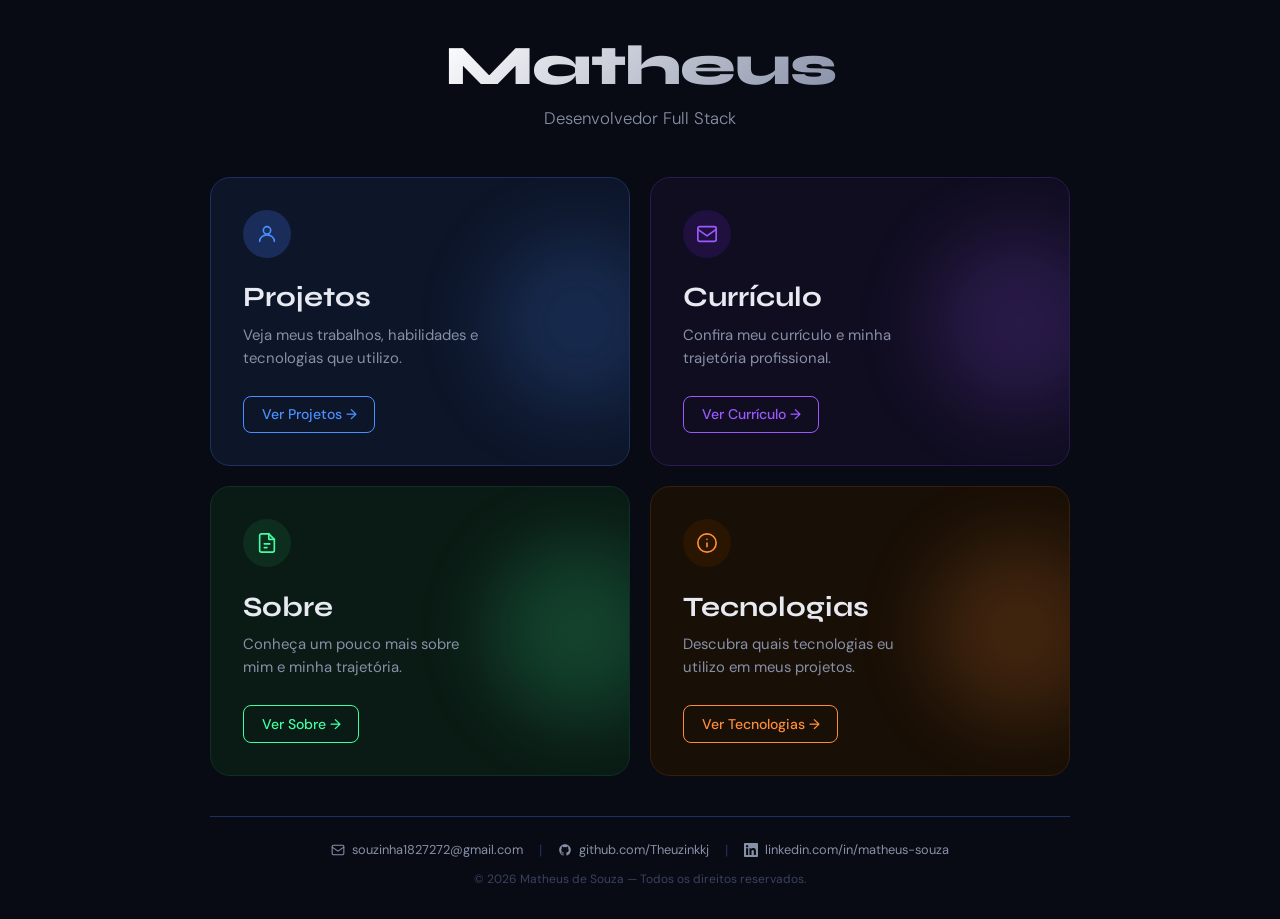
==== index.html @ 22249b39 "move files to root" ====
<!DOCTYPE html>
<html lang="pt-BR">
<head>
  <meta charset="UTF-8" />
  <meta name="viewport" content="width=device-width, initial-scale=1.0" />
  <title> Matheus | Dev Portfolio</title>
  <link rel="preconnect" href="https://fonts.googleapis.com" />
  <link href="https://fonts.googleapis.com/css2?family=Syne:wght@700;800&family=DM+Sans:wght@300;400;500&display=swap" rel="stylesheet" />
  <link rel="stylesheet" href="css/reset.css" />
  <link rel="stylesheet" href="css/variables.css" />
  <link rel="stylesheet" href="css/style.css" />
  <link rel="stylesheet" href="css/card.css" />
  <link rel="stylesheet" href="css/animations.css" />
</head>
<body>
  <main class="container">

    <header class="header">
      <h1 class="header__title">Matheus</h1>
      <p class="header__subtitle">Desenvolvedor Full Stack </p>
    </header>

    <div class="grid">

      <a href="projetos.html" class="card card--blue">
        <div class="card__icon">
          <svg viewBox="0 0 24 24" fill="none" stroke-width="1.8" stroke-linecap="round" stroke-linejoin="round">
            <circle cx="12" cy="8" r="4"/>
            <path d="M4 20c0-4 3.6-7 8-7s8 3 8 7"/>
          </svg>
        </div>
        <h2 class="card__title">Projetos</h2>
        <p class="card__desc">Veja meus trabalhos, habilidades e tecnologias que utilizo.</p>
        <span class="card__btn">Ver Projetos →</span>
      </a>

      <a href="curriculo.html" class="card card--purple">
        <div class="card__icon">
          <svg viewBox="0 0 24 24" fill="none" stroke-width="1.8" stroke-linecap="round" stroke-linejoin="round">
            <rect x="2" y="4" width="20" height="16" rx="2"/>
            <path d="m2 7 10 7 10-7"/>
          </svg>
        </div>
        <h2 class="card__title">Currículo</h2>
        <p class="card__desc">Confira meu currículo e minha trajetória profissional.</p>
        <span class="card__btn">Ver Currículo →</span>
      </a>


     <a href="sobre.html" class="card card--green">
        <div class="card__icon">
          <svg viewBox="0 0 24 24" fill="none" stroke-width="1.8" stroke-linecap="round" stroke-linejoin="round">
            <path d="M14 2H6a2 2 0 0 0-2 2v16a2 2 0 0 0 2 2h12a2 2 0 0 0 2-2V8z"/>
            <polyline points="14,2 14,8 20,8"/>
            <line x1="9" y1="13" x2="15" y2="13"/>
            <line x1="9" y1="17" x2="12" y2="17"/>
          </svg>
        </div>
        <h2 class="card__title">Sobre</h2>
        <p class="card__desc">Conheça um pouco mais sobre mim e minha trajetória.</p>
        <span class="card__btn">Ver Sobre →</span>
    </a>

      <a href="tecnologias.html" class="card card--orange">
        <div class="card__icon">
          <svg viewBox="0 0 24 24" fill="none" stroke-width="1.8" stroke-linecap="round" stroke-linejoin="round">
            <circle cx="12" cy="12" r="10"/> <!-- trocar o svg do tecnologias e do sobre e do curriculo -->
            <path d="M12 16v-4M12 8h.01"/>
          </svg>
        </div>
        <h2 class="card__title">Tecnologias</h2>
        <p class="card__desc">Descubra quais tecnologias eu utilizo em meus projetos.</p>
        <span class="card__btn">Ver Tecnologias →</span>
      </a>

    </div>

    <footer class="footer">
      <div class="footer__links">
        <a href="mailto:souzinha1827272@gmail.com" class="footer__item">
          <svg viewBox="0 0 24 24" fill="none" stroke="currentColor" stroke-width="1.8" stroke-linecap="round" stroke-linejoin="round">
            <rect x="2" y="4" width="20" height="16" rx="2"/>
            <path d="m2 7 10 7 10-7"/>
          </svg>
          souzinha1827272@gmail.com
        </a>
        <span class="footer__sep">|</span>
        <a href="https://github.com/Theuzinkkj" target="_blank" rel="noopener" class="footer__item">
          <svg viewBox="0 0 24 24" fill="currentColor">
            <path d="M12 2C6.477 2 2 6.484 2 12.021c0 4.428 2.865 8.184 6.839 9.504.5.092.682-.217.682-.482 0-.237-.009-.868-.013-1.703-2.782.605-3.369-1.342-3.369-1.342-.454-1.154-1.11-1.462-1.11-1.462-.908-.62.069-.608.069-.608 1.003.07 1.531 1.03 1.531 1.03.892 1.529 2.341 1.088 2.91.832.092-.647.35-1.088.636-1.338-2.22-.253-4.555-1.113-4.555-4.951 0-1.093.39-1.988 1.029-2.688-.103-.253-.446-1.272.098-2.65 0 0 .84-.27 2.75 1.026A9.564 9.564 0 0 1 12 6.844a9.59 9.59 0 0 1 2.504.337c1.909-1.296 2.747-1.026 2.747-1.026.546 1.378.202 2.397.1 2.65.64.7 1.028 1.595 1.028 2.688 0 3.847-2.339 4.695-4.566 4.943.359.309.678.92.678 1.855 0 1.338-.012 2.419-.012 2.747 0 .268.18.579.688.481C19.138 20.2 22 16.447 22 12.021 22 6.484 17.523 2 12 2z"/>
          </svg>
          github.com/Theuzinkkj
        </a>
        <span class="footer__sep">|</span>
        <a href="https://linkedin.com/in/matheus-souza-9a89b2260" target="_blank" rel="noopener" class="footer__item">
          <svg viewBox="0 0 24 24" fill="currentColor">
            <path d="M20.447 20.452h-3.554v-5.569c0-1.328-.027-3.037-1.852-3.037-1.853 0-2.136 1.445-2.136 2.939v5.667H9.351V9h3.414v1.561h.046c.477-.9 1.637-1.85 3.37-1.85 3.601 0 4.267 2.37 4.267 5.455v6.286zM5.337 7.433a2.062 2.062 0 01-2.063-2.065 2.064 2.064 0 112.063 2.065zm1.782 13.019H3.555V9h3.564v11.452zM22.225 0H1.771C.792 0 0 .774 0 1.729v20.542C0 23.227.792 24 1.771 24h20.451C23.2 24 24 23.227 24 22.271V1.729C24 .774 23.2 0 22.222 0h.003z"/>
          </svg>
          linkedin.com/in/matheus-souza
        </a>
      </div>
      <p class="footer__copy">© 2026 Matheus de Souza — Todos os direitos reservados.</p>
    </footer>

  </main>

  <script src="js/main.js"></script>
</body>
</html>
---- css/variables.css ----
:root {
  --bg: #080b14;

  --card-blue:   #0d1528;
  --card-purple: #100d20;
  --card-green:  #0a1a14;
  --card-orange: #180f06;

  --border-blue:   #1e3060;
  --border-purple: #2a1a50;
  --border-green:  #0d3025;
  --border-orange: #3a1e08;

  --accent-blue:   #4a8fff;
  --accent-purple: #9b59ff;
  --accent-green:  #3fffa2;
  --accent-orange: #ff8c38;

  --icon-blue:   #1a2d5a;
  --icon-purple: #1f1040;
  --icon-green:  #0d2e1e;
  --icon-orange: #2a1500;

  --text:  #e8eaf2;
  --muted: #8890a8;

  --font-display: 'Syne', sans-serif;
  --font-body:    'DM Sans', sans-serif;

  --gap: 1.25rem;
  --card-padding: 2rem;
  --border-radius: 20px;
}
---- css/style.css ----
body {
  background-color: var(--bg);
  font-family: var(--font-body);
  color: var(--text);
  min-height: 100vh;
  display: flex;
  align-items: center;
  justify-content: center;
  padding: 2rem;
}

.container {
  display: flex;
  flex-direction: column;
  align-items: center;
  width: 100%;
  max-width: 860px;
}

.header {
  text-align: center;
  margin-bottom: 3rem;
  animation: fadeDown 0.7s ease both;
}

.header__title {
  font-family: var(--font-display);
  font-size: clamp(2rem, 5vw, 3.5rem);
  font-weight: 800;
  letter-spacing: -1px;
  background: linear-gradient(135deg, #fff 0%, #8890a8 100%);
  -webkit-background-clip: text;
  -webkit-text-fill-color: transparent;
  background-clip: text;
}

.header__subtitle {
  color: var(--muted);
  font-size: 1.05rem;
  margin-top: 0.5rem;
  font-weight: 300;
}

.grid {
  display: grid;
  grid-template-columns: repeat(2, 1fr);
  gap: var(--gap);
  width: 100%;
}

.footer {
  margin-top: 2.5rem;
  width: 100%;
  display: flex;
  flex-direction: column;
  align-items: center;
  gap: 0.75rem;
  padding-top: 1.5rem;
  border-top: 1px solid #1e3060;
}

.footer__links {
  display: flex;
  align-items: center;
  flex-wrap: wrap;
  justify-content: center;
  gap: 0.5rem 1rem;
}

.footer__item {
  display: inline-flex;
  align-items: center;
  gap: 0.45rem;
  color: var(--muted);
  font-size: 0.8rem;
  text-decoration: none;
  transition: color 0.2s;
}

.footer__item:hover {
  color: var(--text);
}

.footer__item svg {
  width: 14px;
  height: 14px;
  flex-shrink: 0;
}

.footer__sep {
  color: #1e3060;
  font-size: 0.9rem;
  user-select: none;
}

.footer__copy {
  font-size: 0.75rem;
  color: #3a4260;
}

@media (max-width: 600px) {
  body {
    padding: 1.25rem;
  }

  .grid {
    grid-template-columns: 1fr;
  }

  .footer__sep {
    display: none;
  }
}
---- css/card.css ----
.card {
  border-radius: var(--border-radius);
  padding: var(--card-padding);
  position: relative;
  overflow: hidden;
  cursor: pointer;
  display: block;
  border: 1px solid transparent;
  transition: transform 0.3s ease, border-color 0.3s ease, box-shadow 0.3s ease;
}

.card:hover {
  transform: translateY(-6px) scale(1.02);
}

.card::after {
  content: '';
  position: absolute;
  right: -40px;
  top: 50%;
  transform: translateY(-50%);
  width: 180px;
  height: 180px;
  border-radius: 50%;
  opacity: 0.18;
  filter: blur(40px);
  transition: opacity 0.3s;
}

.card:hover::after {
  opacity: 0.32;
}

.card__icon {
  width: 48px;
  height: 48px;
  border-radius: 50%;
  display: flex;
  align-items: center;
  justify-content: center;
  margin-bottom: 1.4rem;
}

.card__icon svg {
  width: 22px;
  height: 22px;
}

.card__title {
  font-family: var(--font-display);
  font-size: 1.75rem;
  font-weight: 700;
  margin-bottom: 0.6rem;
}

.card__desc {
  color: var(--muted);
  font-size: 0.93rem;
  line-height: 1.55;
  margin-bottom: 1.6rem;
  max-width: 240px;
}

.card__btn {
  display: inline-flex;
  align-items: center;
  gap: 0.5rem;
  padding: 0.55rem 1.1rem;
  border-radius: 8px;
  font-size: 0.88rem;
  font-weight: 500;
  font-family: var(--font-body);
  background: transparent;
  transition: background 0.2s, color 0.2s;
}

/* Blue */
.card--blue { background: var(--card-blue); border-color: var(--border-blue); }
.card--blue::after { background: var(--accent-blue); }
.card--blue:hover { border-color: var(--accent-blue); box-shadow: 0 0 40px #4a8fff22; }
.card--blue .card__icon { background: var(--icon-blue); }
.card--blue .card__icon svg { stroke: var(--accent-blue); }
.card--blue .card__btn { border: 1.5px solid var(--accent-blue); color: var(--accent-blue); }
.card--blue:hover .card__btn { background: var(--accent-blue); color: #fff; }

/* Purple */
.card--purple { background: var(--card-purple); border-color: var(--border-purple); }
.card--purple::after { background: var(--accent-purple); }
.card--purple:hover { border-color: var(--accent-purple); box-shadow: 0 0 40px #9b59ff22; }
.card--purple .card__icon { background: var(--icon-purple); }
.card--purple .card__icon svg { stroke: var(--accent-purple); }
.card--purple .card__btn { border: 1.5px solid var(--accent-purple); color: var(--accent-purple); }
.card--purple:hover .card__btn { background: var(--accent-purple); color: #fff; }

/* Green */
.card--green { background: var(--card-green); border-color: var(--border-green); }
.card--green::after { background: var(--accent-green); }
.card--green:hover { border-color: var(--accent-green); box-shadow: 0 0 40px #3fffa222; }
.card--green .card__icon { background: var(--icon-green); }
.card--green .card__icon svg { stroke: var(--accent-green); }
.card--green .card__btn { border: 1.5px solid var(--accent-green); color: var(--accent-green); }
.card--green:hover .card__btn { background: var(--accent-green); color: #000; }

/* Orange */
.card--orange { background: var(--card-orange); border-color: var(--border-orange); }
.card--orange::after { background: var(--accent-orange); }
.card--orange:hover { border-color: var(--accent-orange); box-shadow: 0 0 40px #ff8c3822; }
.card--orange .card__icon { background: var(--icon-orange); }
.card--orange .card__icon svg { stroke: var(--accent-orange); }
.card--orange .card__btn { border: 1.5px solid var(--accent-orange); color: var(--accent-orange); }
.card--orange:hover .card__btn { background: var(--accent-orange); color: #fff; }
---- css/animations.css ----
@keyframes fadeUp {
  from { opacity: 0; transform: translateY(24px); }
  to   { opacity: 1; transform: translateY(0); }
}

@keyframes fadeDown {
  from { opacity: 0; transform: translateY(-16px); }
  to   { opacity: 1; transform: translateY(0); }
}

.card:nth-child(1) { animation: fadeUp 0.6s ease 0.1s both; }
.card:nth-child(2) { animation: fadeUp 0.6s ease 0.2s both; }
.card:nth-child(3) { animation: fadeUp 0.6s ease 0.3s both; }
.card:nth-child(4) { animation: fadeUp 0.6s ease 0.4s both; }
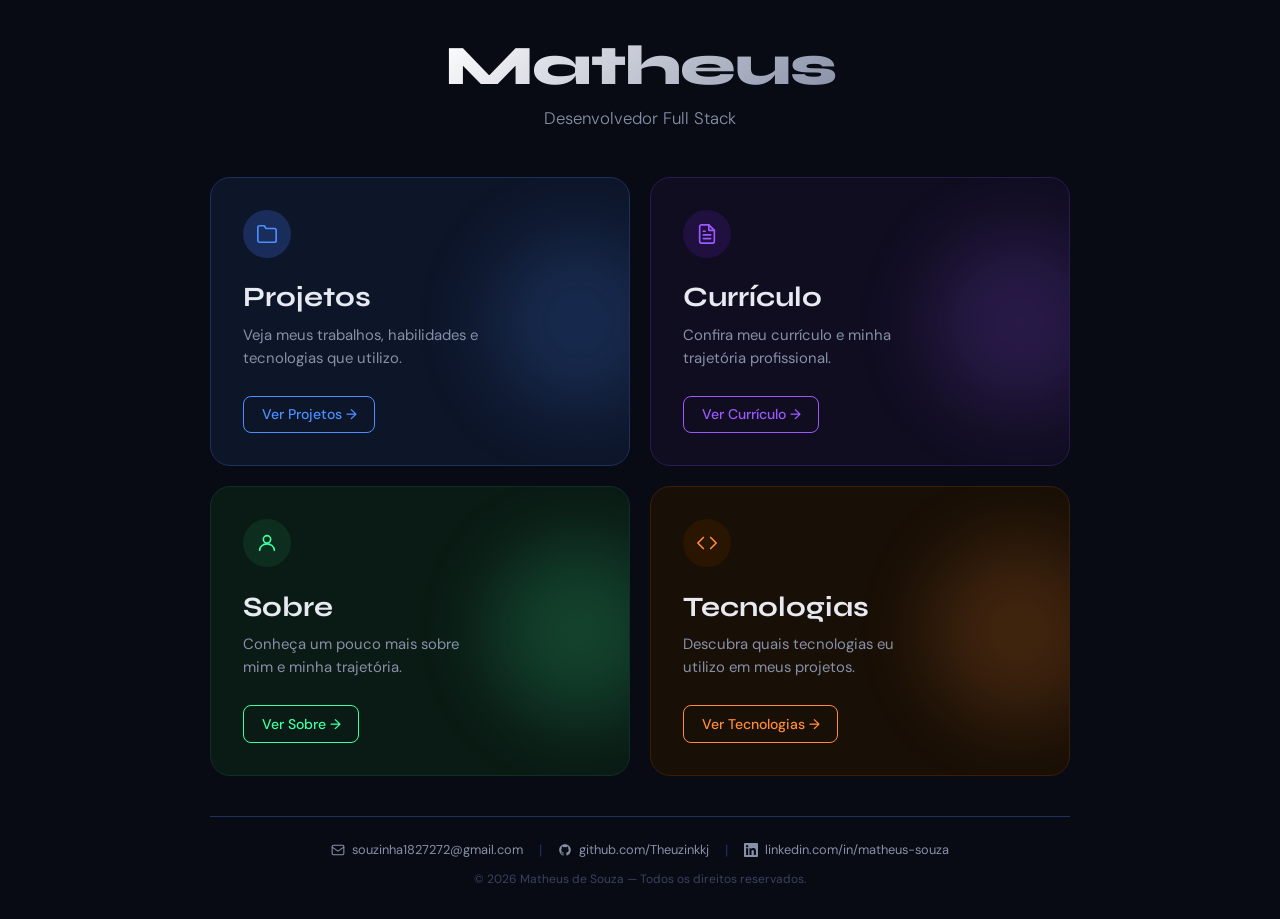
==== commit 81a575ec: "adiciona foto, corrige icones e atualiza curriculo" ====
--- a/index.html
+++ b/index.html
@@ -25,8 +25,7 @@
       <a href="projetos.html" class="card card--blue">
         <div class="card__icon">
           <svg viewBox="0 0 24 24" fill="none" stroke-width="1.8" stroke-linecap="round" stroke-linejoin="round">
-            <circle cx="12" cy="8" r="4"/>
-            <path d="M4 20c0-4 3.6-7 8-7s8 3 8 7"/>
+            <path d="M22 19a2 2 0 0 1-2 2H4a2 2 0 0 1-2-2V5a2 2 0 0 1 2-2h5l2 3h9a2 2 0 0 1 2 2z"/>
           </svg>
         </div>
         <h2 class="card__title">Projetos</h2>
@@ -37,8 +36,11 @@
       <a href="curriculo.html" class="card card--purple">
         <div class="card__icon">
           <svg viewBox="0 0 24 24" fill="none" stroke-width="1.8" stroke-linecap="round" stroke-linejoin="round">
-            <rect x="2" y="4" width="20" height="16" rx="2"/>
-            <path d="m2 7 10 7 10-7"/>
+            <path d="M14 2H6a2 2 0 0 0-2 2v16a2 2 0 0 0 2 2h12a2 2 0 0 0 2-2V8z"/>
+            <polyline points="14 2 14 8 20 8"/>
+            <line x1="16" y1="13" x2="8" y2="13"/>
+            <line x1="16" y1="17" x2="8" y2="17"/>
+            <line x1="10" y1="9" x2="8" y2="9"/>
           </svg>
         </div>
         <h2 class="card__title">Currículo</h2>
@@ -50,10 +52,8 @@
      <a href="sobre.html" class="card card--green">
         <div class="card__icon">
           <svg viewBox="0 0 24 24" fill="none" stroke-width="1.8" stroke-linecap="round" stroke-linejoin="round">
-            <path d="M14 2H6a2 2 0 0 0-2 2v16a2 2 0 0 0 2 2h12a2 2 0 0 0 2-2V8z"/>
-            <polyline points="14,2 14,8 20,8"/>
-            <line x1="9" y1="13" x2="15" y2="13"/>
-            <line x1="9" y1="17" x2="12" y2="17"/>
+            <circle cx="12" cy="8" r="4"/>
+            <path d="M4 20c0-4 3.6-7 8-7s8 3 8 7"/>
           </svg>
         </div>
         <h2 class="card__title">Sobre</h2>
@@ -64,8 +64,8 @@
       <a href="tecnologias.html" class="card card--orange">
         <div class="card__icon">
           <svg viewBox="0 0 24 24" fill="none" stroke-width="1.8" stroke-linecap="round" stroke-linejoin="round">
-            <circle cx="12" cy="12" r="10"/> <!-- trocar o svg do tecnologias e do sobre e do curriculo -->
-            <path d="M12 16v-4M12 8h.01"/>
+            <polyline points="16 18 22 12 16 6"/>
+            <polyline points="8 6 2 12 8 18"/>
           </svg>
         </div>
         <h2 class="card__title">Tecnologias</h2>
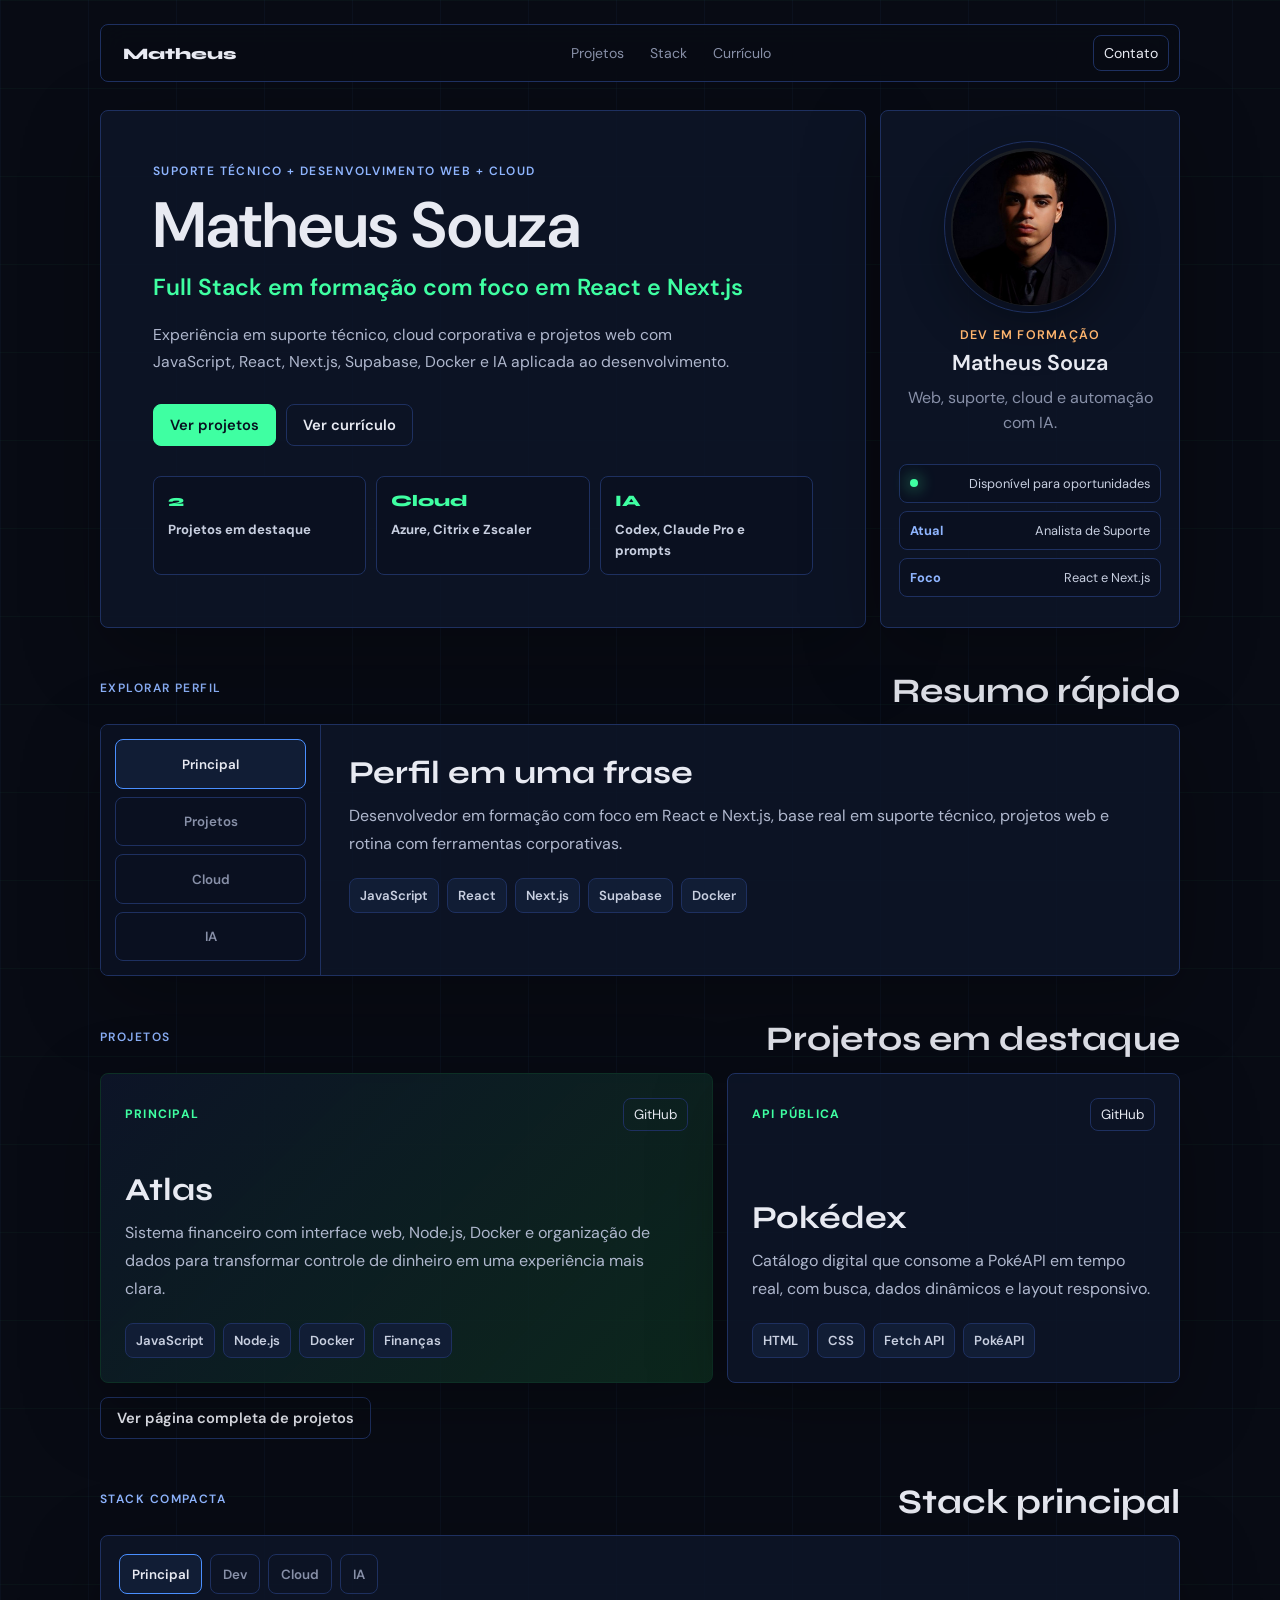
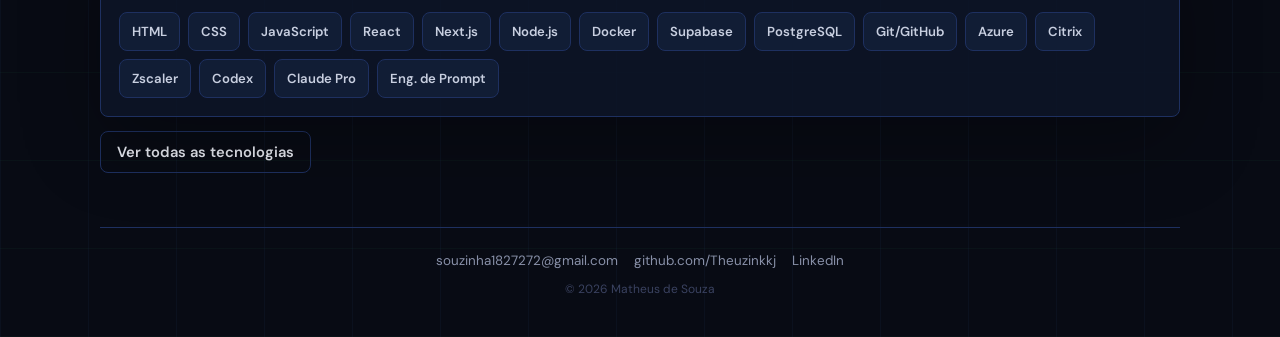
==== commit ef102d1d: "Reformula home interativa e stack" ====
--- a/index.html
+++ b/index.html
@@ -3,9 +3,11 @@
 <head>
   <meta charset="UTF-8" />
   <meta name="viewport" content="width=device-width, initial-scale=1.0" />
-  <title> Matheus | Dev Portfolio</title>
+  <title>Matheus | Dev Portfolio</title>
+  <meta name="description" content="Portfólio de Matheus de Souza Silva, desenvolvedor em formação com projetos web, experiência em suporte técnico, cloud corporativa e IA aplicada ao desenvolvimento.">
+  <link rel="icon" type="image/svg+xml" href="img/favicon.svg">
   <link rel="preconnect" href="https://fonts.googleapis.com" />
-  <link href="https://fonts.googleapis.com/css2?family=Syne:wght@700;800&family=DM+Sans:wght@300;400;500&display=swap" rel="stylesheet" />
+  <link href="https://fonts.googleapis.com/css2?family=Syne:wght@700;800&family=DM+Sans:wght@300;400;500;600&display=swap" rel="stylesheet" />
   <link rel="stylesheet" href="css/reset.css" />
   <link rel="stylesheet" href="css/variables.css" />
   <link rel="stylesheet" href="css/style.css" />
@@ -13,97 +15,229 @@
   <link rel="stylesheet" href="css/animations.css" />
 </head>
 <body>
-  <main class="container">
-
-    <header class="header">
-      <h1 class="header__title">Matheus</h1>
-      <p class="header__subtitle">Desenvolvedor Full Stack </p>
-    </header>
-
-    <div class="grid">
-
-      <a href="projetos.html" class="card card--blue">
-        <div class="card__icon">
-          <svg viewBox="0 0 24 24" fill="none" stroke-width="1.8" stroke-linecap="round" stroke-linejoin="round">
-            <path d="M22 19a2 2 0 0 1-2 2H4a2 2 0 0 1-2-2V5a2 2 0 0 1 2-2h5l2 3h9a2 2 0 0 1 2 2z"/>
-          </svg>
-        </div>
-        <h2 class="card__title">Projetos</h2>
-        <p class="card__desc">Veja meus trabalhos, habilidades e tecnologias que utilizo.</p>
-        <span class="card__btn">Ver Projetos →</span>
-      </a>
-
-      <a href="curriculo.html" class="card card--purple">
-        <div class="card__icon">
-          <svg viewBox="0 0 24 24" fill="none" stroke-width="1.8" stroke-linecap="round" stroke-linejoin="round">
-            <path d="M14 2H6a2 2 0 0 0-2 2v16a2 2 0 0 0 2 2h12a2 2 0 0 0 2-2V8z"/>
-            <polyline points="14 2 14 8 20 8"/>
-            <line x1="16" y1="13" x2="8" y2="13"/>
-            <line x1="16" y1="17" x2="8" y2="17"/>
-            <line x1="10" y1="9" x2="8" y2="9"/>
-          </svg>
-        </div>
-        <h2 class="card__title">Currículo</h2>
-        <p class="card__desc">Confira meu currículo e minha trajetória profissional.</p>
-        <span class="card__btn">Ver Currículo →</span>
-      </a>
-
-
-     <a href="sobre.html" class="card card--green">
-        <div class="card__icon">
-          <svg viewBox="0 0 24 24" fill="none" stroke-width="1.8" stroke-linecap="round" stroke-linejoin="round">
-            <circle cx="12" cy="8" r="4"/>
-            <path d="M4 20c0-4 3.6-7 8-7s8 3 8 7"/>
-          </svg>
-        </div>
-        <h2 class="card__title">Sobre</h2>
-        <p class="card__desc">Conheça um pouco mais sobre mim e minha trajetória.</p>
-        <span class="card__btn">Ver Sobre →</span>
-    </a>
-
-      <a href="tecnologias.html" class="card card--orange">
-        <div class="card__icon">
-          <svg viewBox="0 0 24 24" fill="none" stroke-width="1.8" stroke-linecap="round" stroke-linejoin="round">
-            <polyline points="16 18 22 12 16 6"/>
-            <polyline points="8 6 2 12 8 18"/>
-          </svg>
-        </div>
-        <h2 class="card__title">Tecnologias</h2>
-        <p class="card__desc">Descubra quais tecnologias eu utilizo em meus projetos.</p>
-        <span class="card__btn">Ver Tecnologias →</span>
-      </a>
-
-    </div>
+  <div class="site-shell">
+    <nav class="topbar" aria-label="Navegação principal">
+      <a href="#inicio" class="brand">Matheus</a>
+      <div class="topbar__links">
+        <a href="#projetos">Projetos</a>
+        <a href="#stack">Stack</a>
+        <a href="curriculo.html">Currículo</a>
+      </div>
+      <a href="mailto:souzinha1827272@gmail.com" class="topbar__contact">Contato</a>
+    </nav>
+
+    <main>
+      <section class="hero" id="inicio" data-tilt>
+        <div class="hero__content">
+          <span class="eyebrow">Suporte técnico + desenvolvimento web + cloud</span>
+          <h1>Matheus Souza</h1>
+          <p class="hero__headline">Full Stack em formação com foco em React e Next.js</p>
+          <p class="hero__text">
+            Experiência em suporte técnico, cloud corporativa e projetos web com JavaScript, React, Next.js, Supabase, Docker e IA aplicada ao desenvolvimento.
+          </p>
+
+          <div class="hero__actions">
+            <a href="#projetos" class="btn btn--primary">Ver projetos</a>
+            <a href="curriculo.html" class="btn btn--ghost">Ver currículo</a>
+          </div>
+
+          <div class="signal-row" aria-label="Resumo profissional">
+            <div class="signal">
+              <span>2</span>
+              <strong>Projetos em destaque</strong>
+            </div>
+            <div class="signal">
+              <span>Cloud</span>
+              <strong>Azure, Citrix e Zscaler</strong>
+            </div>
+            <div class="signal">
+              <span>IA</span>
+              <strong>Codex, Claude Pro e prompts</strong>
+            </div>
+          </div>
+        </div>
+
+        <aside class="profile-panel" aria-label="Painel de perfil">
+          <div class="profile-card">
+            <div class="profile-card__photo-wrap">
+              <img src="img/foto.jpg" alt="Foto de Matheus de Souza Silva" class="profile-card__photo">
+            </div>
+            <div>
+              <p class="profile-card__role">Dev em formação</p>
+              <h2>Matheus Souza</h2>
+              <p>Web, suporte, cloud e automação com IA.</p>
+            </div>
+          </div>
+
+          <div class="status-board">
+            <div class="status-board__item">
+              <span class="status-dot"></span>
+              Disponível para oportunidades
+            </div>
+            <div class="status-board__item">
+              <span>Atual</span>
+              Analista de Suporte
+            </div>
+            <div class="status-board__item">
+              <span>Foco</span>
+              React e Next.js
+            </div>
+          </div>
+        </aside>
+      </section>
+
+      <section class="console-section" aria-label="Explorar perfil">
+        <div class="section-heading">
+          <span class="eyebrow">Explorar perfil</span>
+          <h2>Resumo rápido</h2>
+        </div>
+
+        <div class="console" data-tilt>
+          <div class="console__tabs" role="tablist" aria-label="Áreas do perfil">
+            <button class="console-tab is-active" type="button" data-panel="principal">Principal</button>
+            <button class="console-tab" type="button" data-panel="projetos">Projetos</button>
+            <button class="console-tab" type="button" data-panel="cloud">Cloud</button>
+            <button class="console-tab" type="button" data-panel="ia">IA</button>
+          </div>
+
+          <div class="console__body">
+            <article class="console-panel is-active" data-panel-content="principal">
+              <h3>Perfil em uma frase</h3>
+              <p>Desenvolvedor em formação com foco em React e Next.js, base real em suporte técnico, projetos web e rotina com ferramentas corporativas.</p>
+              <div class="mini-grid">
+                <span>JavaScript</span>
+                <span>React</span>
+                <span>Next.js</span>
+                <span>Supabase</span>
+                <span>Docker</span>
+              </div>
+            </article>
+
+            <article class="console-panel" data-panel-content="projetos">
+              <h3>Projetos que mostram prática</h3>
+              <p>Atlas mostra organização financeira com back-end e ambiente Docker. Pokédex mostra consumo de API pública e JavaScript puro.</p>
+              <div class="mini-grid">
+                <span>Atlas</span>
+                <span>Pokédex</span>
+                <span>Fetch API</span>
+                <span>Responsivo</span>
+              </div>
+            </article>
+
+            <article class="console-panel" data-panel-content="cloud">
+              <h3>Vivência corporativa</h3>
+              <p>Contato profissional com Azure, Citrix e Zscaler em contexto de suporte, acesso, ambiente remoto e segurança.</p>
+              <div class="mini-grid">
+                <span>Azure</span>
+                <span>Citrix</span>
+                <span>Zscaler</span>
+                <span>Help Desk</span>
+              </div>
+            </article>
+
+            <article class="console-panel" data-panel-content="ia">
+              <h3>IA como ferramenta de trabalho</h3>
+              <p>Uso Codex, Claude Pro e engenharia de prompt para estudar, revisar código, documentar ideias e acelerar análise técnica.</p>
+              <div class="mini-grid">
+                <span>Codex</span>
+                <span>Claude Pro</span>
+                <span>Prompt</span>
+                <span>Documentação</span>
+              </div>
+            </article>
+          </div>
+        </div>
+      </section>
+
+      <section class="projects-section" id="projetos">
+        <div class="section-heading">
+          <span class="eyebrow">Projetos</span>
+          <h2>Projetos em destaque</h2>
+        </div>
+
+        <div class="project-showcase">
+          <article class="project-tile project-tile--featured" data-tilt>
+            <div class="project-tile__top">
+              <span>Principal</span>
+              <a href="https://github.com/Theuzinkkj/finan-as" target="_blank" rel="noopener">GitHub</a>
+            </div>
+            <h3>Atlas</h3>
+            <p>Sistema financeiro com interface web, Node.js, Docker e organização de dados para transformar controle de dinheiro em uma experiência mais clara.</p>
+            <div class="tag-row">
+              <span>JavaScript</span>
+              <span>Node.js</span>
+              <span>Docker</span>
+              <span>Finanças</span>
+            </div>
+          </article>
+
+          <article class="project-tile" data-tilt>
+            <div class="project-tile__top">
+              <span>API pública</span>
+              <a href="https://github.com/Theuzinkkj/Pok-dex" target="_blank" rel="noopener">GitHub</a>
+            </div>
+            <h3>Pokédex</h3>
+            <p>Catálogo digital que consome a PokéAPI em tempo real, com busca, dados dinâmicos e layout responsivo.</p>
+            <div class="tag-row">
+              <span>HTML</span>
+              <span>CSS</span>
+              <span>Fetch API</span>
+              <span>PokéAPI</span>
+            </div>
+          </article>
+        </div>
+
+        <a href="projetos.html" class="section-link">Ver página completa de projetos</a>
+      </section>
+
+      <section class="stack-section" id="stack">
+        <div class="section-heading">
+          <span class="eyebrow">Stack compacta</span>
+          <h2>Stack principal</h2>
+        </div>
+
+        <div class="stack-panel" data-tilt>
+          <div class="stack-filters" aria-label="Filtrar tecnologias">
+            <button type="button" class="stack-filter is-active" data-filter="principal">Principal</button>
+            <button type="button" class="stack-filter" data-filter="dev">Dev</button>
+            <button type="button" class="stack-filter" data-filter="cloud">Cloud</button>
+            <button type="button" class="stack-filter" data-filter="ia">IA</button>
+          </div>
+
+          <div class="stack-cloud">
+            <span data-stack="principal dev">HTML</span>
+            <span data-stack="principal dev">CSS</span>
+            <span data-stack="principal dev">JavaScript</span>
+            <span data-stack="principal dev">React</span>
+            <span data-stack="principal dev">Next.js</span>
+            <span data-stack="dev">Node.js</span>
+            <span data-stack="principal dev">Docker</span>
+            <span data-stack="principal dev">Supabase</span>
+            <span data-stack="dev">PostgreSQL</span>
+            <span data-stack="dev">Git/GitHub</span>
+            <span data-stack="principal cloud">Azure</span>
+            <span data-stack="cloud">Citrix</span>
+            <span data-stack="cloud">Zscaler</span>
+            <span data-stack="principal ia">Codex</span>
+            <span data-stack="ia">Claude Pro</span>
+            <span data-stack="ia">Eng. de Prompt</span>
+          </div>
+        </div>
+
+        <a href="tecnologias.html" class="section-link">Ver todas as tecnologias</a>
+      </section>
+    </main>
 
     <footer class="footer">
       <div class="footer__links">
-        <a href="mailto:souzinha1827272@gmail.com" class="footer__item">
-          <svg viewBox="0 0 24 24" fill="none" stroke="currentColor" stroke-width="1.8" stroke-linecap="round" stroke-linejoin="round">
-            <rect x="2" y="4" width="20" height="16" rx="2"/>
-            <path d="m2 7 10 7 10-7"/>
-          </svg>
-          souzinha1827272@gmail.com
-        </a>
-        <span class="footer__sep">|</span>
-        <a href="https://github.com/Theuzinkkj" target="_blank" rel="noopener" class="footer__item">
-          <svg viewBox="0 0 24 24" fill="currentColor">
-            <path d="M12 2C6.477 2 2 6.484 2 12.021c0 4.428 2.865 8.184 6.839 9.504.5.092.682-.217.682-.482 0-.237-.009-.868-.013-1.703-2.782.605-3.369-1.342-3.369-1.342-.454-1.154-1.11-1.462-1.11-1.462-.908-.62.069-.608.069-.608 1.003.07 1.531 1.03 1.531 1.03.892 1.529 2.341 1.088 2.91.832.092-.647.35-1.088.636-1.338-2.22-.253-4.555-1.113-4.555-4.951 0-1.093.39-1.988 1.029-2.688-.103-.253-.446-1.272.098-2.65 0 0 .84-.27 2.75 1.026A9.564 9.564 0 0 1 12 6.844a9.59 9.59 0 0 1 2.504.337c1.909-1.296 2.747-1.026 2.747-1.026.546 1.378.202 2.397.1 2.65.64.7 1.028 1.595 1.028 2.688 0 3.847-2.339 4.695-4.566 4.943.359.309.678.92.678 1.855 0 1.338-.012 2.419-.012 2.747 0 .268.18.579.688.481C19.138 20.2 22 16.447 22 12.021 22 6.484 17.523 2 12 2z"/>
-          </svg>
-          github.com/Theuzinkkj
-        </a>
-        <span class="footer__sep">|</span>
-        <a href="https://linkedin.com/in/matheus-souza-9a89b2260" target="_blank" rel="noopener" class="footer__item">
-          <svg viewBox="0 0 24 24" fill="currentColor">
-            <path d="M20.447 20.452h-3.554v-5.569c0-1.328-.027-3.037-1.852-3.037-1.853 0-2.136 1.445-2.136 2.939v5.667H9.351V9h3.414v1.561h.046c.477-.9 1.637-1.85 3.37-1.85 3.601 0 4.267 2.37 4.267 5.455v6.286zM5.337 7.433a2.062 2.062 0 01-2.063-2.065 2.064 2.064 0 112.063 2.065zm1.782 13.019H3.555V9h3.564v11.452zM22.225 0H1.771C.792 0 0 .774 0 1.729v20.542C0 23.227.792 24 1.771 24h20.451C23.2 24 24 23.227 24 22.271V1.729C24 .774 23.2 0 22.222 0h.003z"/>
-          </svg>
-          linkedin.com/in/matheus-souza
-        </a>
+        <a href="mailto:souzinha1827272@gmail.com" class="footer__item">souzinha1827272@gmail.com</a>
+        <a href="https://github.com/Theuzinkkj" target="_blank" rel="noopener" class="footer__item">github.com/Theuzinkkj</a>
+        <a href="https://linkedin.com/in/matheus-souza-9a89b2260" target="_blank" rel="noopener" class="footer__item">LinkedIn</a>
       </div>
-      <p class="footer__copy">© 2026 Matheus de Souza — Todos os direitos reservados.</p>
+      <p class="footer__copy">© 2026 Matheus de Souza</p>
     </footer>
-
-  </main>
+  </div>
 
   <script src="js/main.js"></script>
 </body>
-</html>+</html>
--- a/css/style.css
+++ b/css/style.css
@@ -1,55 +1,501 @@
 body {
-  background-color: var(--bg);
+  background:
+    linear-gradient(90deg, rgba(74, 143, 255, 0.045) 1px, transparent 1px),
+    linear-gradient(180deg, rgba(63, 255, 162, 0.03) 1px, transparent 1px),
+    #080b14;
+  background-size: 88px 88px;
   font-family: var(--font-body);
   color: var(--text);
   min-height: 100vh;
-  display: flex;
+}
+
+.site-shell {
+  width: min(1080px, calc(100% - 32px));
+  margin: 0 auto;
+  padding: 24px 0 40px;
+}
+
+.topbar {
+  position: sticky;
+  top: 16px;
+  z-index: 10;
+  display: flex;
+  align-items: center;
+  justify-content: space-between;
+  gap: 16px;
+  padding: 10px;
+  margin-bottom: 28px;
+  background: rgba(8, 11, 20, 0.82);
+  border: 1px solid #1e3060;
+  border-radius: 8px;
+  backdrop-filter: blur(14px);
+}
+
+.brand,
+.topbar a {
+  color: var(--text);
+  text-decoration: none;
+}
+
+.brand {
+  font-family: var(--font-display);
+  font-weight: 800;
+  padding: 8px 12px;
+}
+
+.topbar__links {
+  display: flex;
+  align-items: center;
+  gap: 6px;
+}
+
+.topbar__links a,
+.topbar__contact {
+  color: var(--muted);
+  font-size: 0.88rem;
+  padding: 8px 10px;
+  border-radius: 8px;
+  transition: color 0.2s, background 0.2s;
+}
+
+.topbar__links a:hover,
+.topbar__contact:hover {
+  color: var(--text);
+  background: #111d35;
+}
+
+.topbar__contact {
+  border: 1px solid #1e3060;
+}
+
+.hero {
+  display: grid;
+  grid-template-columns: minmax(0, 1fr) 300px;
+  gap: 14px;
+  align-items: stretch;
+  min-height: 0;
+}
+
+.hero__content,
+.profile-panel,
+.console,
+.project-tile,
+.stack-panel {
+  position: relative;
+  overflow: hidden;
+  border: 1px solid #1e3060;
+  border-radius: 8px;
+  background: rgba(13, 21, 40, 0.86);
+  box-shadow: 0 24px 80px rgba(0, 0, 0, 0.28);
+}
+
+[data-tilt]::before {
+  content: '';
+  position: absolute;
+  inset: 0;
+  pointer-events: none;
+  background: linear-gradient(120deg, transparent, rgba(74, 143, 255, 0.08), transparent);
+  opacity: var(--glow, 0);
+  transition: opacity 0.25s;
+}
+
+[data-tilt]:hover {
+  --glow: 1;
+}
+
+.hero__content {
+  display: flex;
+  flex-direction: column;
+  justify-content: center;
+  min-height: 500px;
+  padding: clamp(28px, 5vw, 52px);
+  animation: fadeUp 0.6s ease both;
+}
+
+.eyebrow {
+  display: inline-flex;
+  width: fit-content;
+  color: #8fb5ff;
+  font-size: 0.75rem;
+  font-weight: 600;
+  letter-spacing: 0.12em;
+  text-transform: uppercase;
+  margin-bottom: 14px;
+}
+
+.hero h1 {
+  max-width: 520px;
+  font-family: var(--font-body);
+  font-size: clamp(2.6rem, 6vw, 4rem);
+  line-height: 1.04;
+  font-weight: 600;
+  letter-spacing: 0;
+}
+
+.hero__headline {
+  width: fit-content;
+  color: #3fffa2;
+  font-family: var(--font-body);
+  font-size: clamp(1.05rem, 2.2vw, 1.45rem);
+  font-weight: 600;
+  line-height: 1.35;
+  margin-top: 12px;
+}
+
+.hero__text {
+  max-width: 590px;
+  color: #b0b8ce;
+  font-size: 0.98rem;
+  line-height: 1.75;
+  margin-top: 18px;
+}
+
+.hero__actions {
+  display: flex;
+  flex-wrap: wrap;
+  gap: 10px;
+  margin-top: 28px;
+}
+
+.btn,
+.section-link {
+  display: inline-flex;
   align-items: center;
   justify-content: center;
-  padding: 2rem;
-}
-
-.container {
+  min-height: 42px;
+  padding: 0 16px;
+  border-radius: 8px;
+  text-decoration: none;
+  font-weight: 600;
+  font-size: 0.92rem;
+  transition: transform 0.2s, border-color 0.2s, background 0.2s;
+}
+
+.btn:hover,
+.section-link:hover {
+  transform: translateY(-2px);
+}
+
+.btn--primary {
+  color: #07101f;
+  background: #3fffa2;
+  border: 1px solid #3fffa2;
+}
+
+.btn--ghost,
+.section-link {
+  color: var(--text);
+  background: transparent;
+  border: 1px solid #1e3060;
+}
+
+.signal-row {
+  display: grid;
+  grid-template-columns: repeat(3, 1fr);
+  gap: 10px;
+  margin-top: 30px;
+}
+
+.signal {
+  min-height: 82px;
+  padding: 14px;
+  border: 1px solid #1e3060;
+  border-radius: 8px;
+  background: #0a1020;
+}
+
+.signal span {
+  display: block;
+  color: #3fffa2;
+  font-family: var(--font-display);
+  font-weight: 800;
+  margin-bottom: 8px;
+}
+
+.signal strong {
+  color: #c8cfe0;
+  font-size: 0.82rem;
+  line-height: 1.35;
+}
+
+.profile-panel {
   display: flex;
   flex-direction: column;
+  justify-content: center;
+  gap: 18px;
+  padding: 18px;
+  animation: fadeUp 0.6s ease 0.12s both;
+}
+
+.profile-card {
+  display: grid;
+  justify-items: center;
+  gap: 14px;
+  text-align: center;
+}
+
+.profile-card__photo-wrap {
+  width: 172px;
+  height: 172px;
+  display: grid;
+  place-items: center;
+  border-radius: 50%;
+  border: 1px solid #1e3060;
+  background: #0a1020;
+  box-shadow: 0 18px 45px rgba(0, 0, 0, 0.28);
+}
+
+.profile-card__photo {
+  width: 158px;
+  height: 158px;
+  object-fit: cover;
+  border-radius: 50%;
+}
+
+.profile-card__role {
+  color: #ffb56e;
+  font-size: 0.78rem;
+  font-weight: 600;
+  text-transform: uppercase;
+  letter-spacing: 0.1em;
+}
+
+.profile-card h2 {
+  font-family: var(--font-body);
+  font-size: 1.35rem;
+  font-weight: 600;
+  margin-top: 6px;
+}
+
+.profile-card p:last-child {
+  color: var(--muted);
+  margin-top: 8px;
+  line-height: 1.6;
+}
+
+.status-board {
+  display: grid;
+  gap: 8px;
+  width: 100%;
+  margin-top: 10px;
+}
+
+.status-board__item {
+  display: flex;
   align-items: center;
-  width: 100%;
-  max-width: 860px;
-}
-
-.header {
-  text-align: center;
-  margin-bottom: 3rem;
-  animation: fadeDown 0.7s ease both;
-}
-
-.header__title {
+  justify-content: space-between;
+  gap: 12px;
+  color: #c8cfe0;
+  font-size: 0.8rem;
+  padding: 10px;
+  border: 1px solid #1e3060;
+  border-radius: 8px;
+  background: #0a1020;
+}
+
+.status-board__item span:not(.status-dot) {
+  color: #8fb5ff;
+  font-weight: 700;
+}
+
+.status-dot {
+  width: 8px;
+  height: 8px;
+  border-radius: 50%;
+  background: #3fffa2;
+  box-shadow: 0 0 16px #3fffa2;
+}
+
+.console-section,
+.projects-section,
+.stack-section {
+  margin-top: 44px;
+}
+
+.section-heading {
+  display: flex;
+  align-items: end;
+  justify-content: space-between;
+  gap: 18px;
+  margin-bottom: 14px;
+}
+
+.section-heading h2 {
+  max-width: 620px;
   font-family: var(--font-display);
-  font-size: clamp(2rem, 5vw, 3.5rem);
-  font-weight: 800;
-  letter-spacing: -1px;
-  background: linear-gradient(135deg, #fff 0%, #8890a8 100%);
-  -webkit-background-clip: text;
-  -webkit-text-fill-color: transparent;
-  background-clip: text;
-}
-
-.header__subtitle {
+  font-size: clamp(1.35rem, 3vw, 2.15rem);
+  line-height: 1.12;
+}
+
+.console {
+  display: grid;
+  grid-template-columns: 220px 1fr;
+}
+
+.console__tabs {
+  display: grid;
+  gap: 8px;
+  padding: 14px;
+  border-right: 1px solid #1e3060;
+  background: #0a1020;
+}
+
+.console-tab,
+.stack-filter {
+  min-height: 40px;
+  border: 1px solid #1e3060;
+  border-radius: 8px;
+  background: transparent;
   color: var(--muted);
-  font-size: 1.05rem;
-  margin-top: 0.5rem;
-  font-weight: 300;
-}
-
-.grid {
-  display: grid;
-  grid-template-columns: repeat(2, 1fr);
-  gap: var(--gap);
-  width: 100%;
+  font-family: var(--font-body);
+  font-weight: 600;
+  cursor: pointer;
+  transition: color 0.2s, background 0.2s, border-color 0.2s;
+}
+
+.console-tab:hover,
+.console-tab.is-active,
+.stack-filter:hover,
+.stack-filter.is-active {
+  color: var(--text);
+  border-color: #4a8fff;
+  background: #111d35;
+}
+
+.console__body {
+  min-height: 250px;
+  padding: 28px;
+}
+
+.console-panel {
+  display: none;
+  animation: fadeUp 0.28s ease both;
+}
+
+.console-panel.is-active {
+  display: block;
+}
+
+.console-panel h3,
+.project-tile h3 {
+  font-family: var(--font-display);
+  font-size: 2rem;
+}
+
+.console-panel p,
+.project-tile p {
+  color: #b0b8ce;
+  line-height: 1.75;
+  margin-top: 10px;
+}
+
+.mini-grid,
+.tag-row,
+.stack-cloud {
+  display: flex;
+  flex-wrap: wrap;
+  gap: 8px;
+}
+
+.mini-grid {
+  margin-top: 20px;
+}
+
+.mini-grid span,
+.tag-row span,
+.stack-cloud span {
+  border: 1px solid #1e3060;
+  border-radius: 8px;
+  background: #111d35;
+  color: #c8cfe0;
+  font-size: 0.82rem;
+  font-weight: 600;
+}
+
+.mini-grid span,
+.tag-row span {
+  padding: 8px 10px;
+}
+
+.project-showcase {
+  display: grid;
+  grid-template-columns: 1.15fr 0.85fr;
+  gap: 14px;
+}
+
+.project-tile {
+  min-height: 310px;
+  padding: 24px;
+  display: flex;
+  flex-direction: column;
+}
+
+.project-tile--featured {
+  background: linear-gradient(135deg, rgba(13, 21, 40, 0.95), rgba(13, 46, 30, 0.82));
+  border-color: #0d3025;
+}
+
+.project-tile__top {
+  display: flex;
+  align-items: center;
+  justify-content: space-between;
+  gap: 12px;
+  margin-bottom: auto;
+  padding-bottom: 34px;
+}
+
+.project-tile__top span {
+  color: #3fffa2;
+  font-size: 0.76rem;
+  font-weight: 700;
+  letter-spacing: 0.1em;
+  text-transform: uppercase;
+}
+
+.project-tile__top a {
+  color: var(--text);
+  text-decoration: none;
+  font-size: 0.84rem;
+  border: 1px solid #1e3060;
+  border-radius: 8px;
+  padding: 7px 10px;
+}
+
+.tag-row {
+  margin-top: 20px;
+}
+
+.stack-panel {
+  padding: 18px;
+}
+
+.stack-filters {
+  display: flex;
+  flex-wrap: wrap;
+  gap: 8px;
+  margin-bottom: 18px;
+}
+
+.stack-filter {
+  padding: 0 12px;
+}
+
+.stack-cloud span {
+  padding: 10px 12px;
+  transition: opacity 0.2s, transform 0.2s, border-color 0.2s;
+}
+
+.stack-cloud span.is-dimmed {
+  opacity: 0.28;
+  transform: scale(0.96);
+}
+
+.section-link {
+  margin-top: 14px;
 }
 
 .footer {
-  margin-top: 2.5rem;
+  margin-top: 54px;
   width: 100%;
   display: flex;
   flex-direction: column;
@@ -64,33 +510,18 @@
   align-items: center;
   flex-wrap: wrap;
   justify-content: center;
-  gap: 0.5rem 1rem;
+  gap: 0.75rem 1rem;
 }
 
 .footer__item {
-  display: inline-flex;
-  align-items: center;
-  gap: 0.45rem;
   color: var(--muted);
-  font-size: 0.8rem;
+  font-size: 0.84rem;
   text-decoration: none;
   transition: color 0.2s;
 }
 
 .footer__item:hover {
   color: var(--text);
-}
-
-.footer__item svg {
-  width: 14px;
-  height: 14px;
-  flex-shrink: 0;
-}
-
-.footer__sep {
-  color: #1e3060;
-  font-size: 0.9rem;
-  user-select: none;
 }
 
 .footer__copy {
@@ -98,16 +529,79 @@
   color: #3a4260;
 }
 
+@media (max-width: 860px) {
+  .topbar {
+    position: static;
+  }
+
+  .hero,
+  .project-showcase,
+  .console {
+    grid-template-columns: 1fr;
+  }
+
+  .hero__content {
+    min-height: auto;
+  }
+
+  .console__tabs {
+    grid-template-columns: repeat(4, 1fr);
+    border-right: 0;
+    border-bottom: 1px solid #1e3060;
+  }
+
+  .signal-row {
+    grid-template-columns: 1fr;
+  }
+}
+
 @media (max-width: 600px) {
-  body {
-    padding: 1.25rem;
-  }
-
-  .grid {
-    grid-template-columns: 1fr;
-  }
-
-  .footer__sep {
-    display: none;
-  }
-}+  .site-shell {
+    width: min(100% - 24px, 1120px);
+    padding-top: 12px;
+  }
+
+  .topbar {
+    align-items: stretch;
+    flex-direction: column;
+  }
+
+  .topbar__links {
+    display: grid;
+    grid-template-columns: repeat(3, 1fr);
+  }
+
+  .topbar__links a,
+  .topbar__contact {
+    text-align: center;
+  }
+
+  .hero__content,
+  .console__body,
+  .project-tile {
+    padding: 20px;
+  }
+
+  .hero h1 {
+    font-size: clamp(2.25rem, 13vw, 3.4rem);
+  }
+
+  .profile-card__photo-wrap {
+    width: 150px;
+    height: 150px;
+  }
+
+  .profile-card__photo {
+    width: 138px;
+    height: 138px;
+  }
+
+  .console__tabs {
+    grid-template-columns: repeat(2, 1fr);
+  }
+
+  .section-heading {
+    align-items: start;
+    flex-direction: column;
+  }
+}
